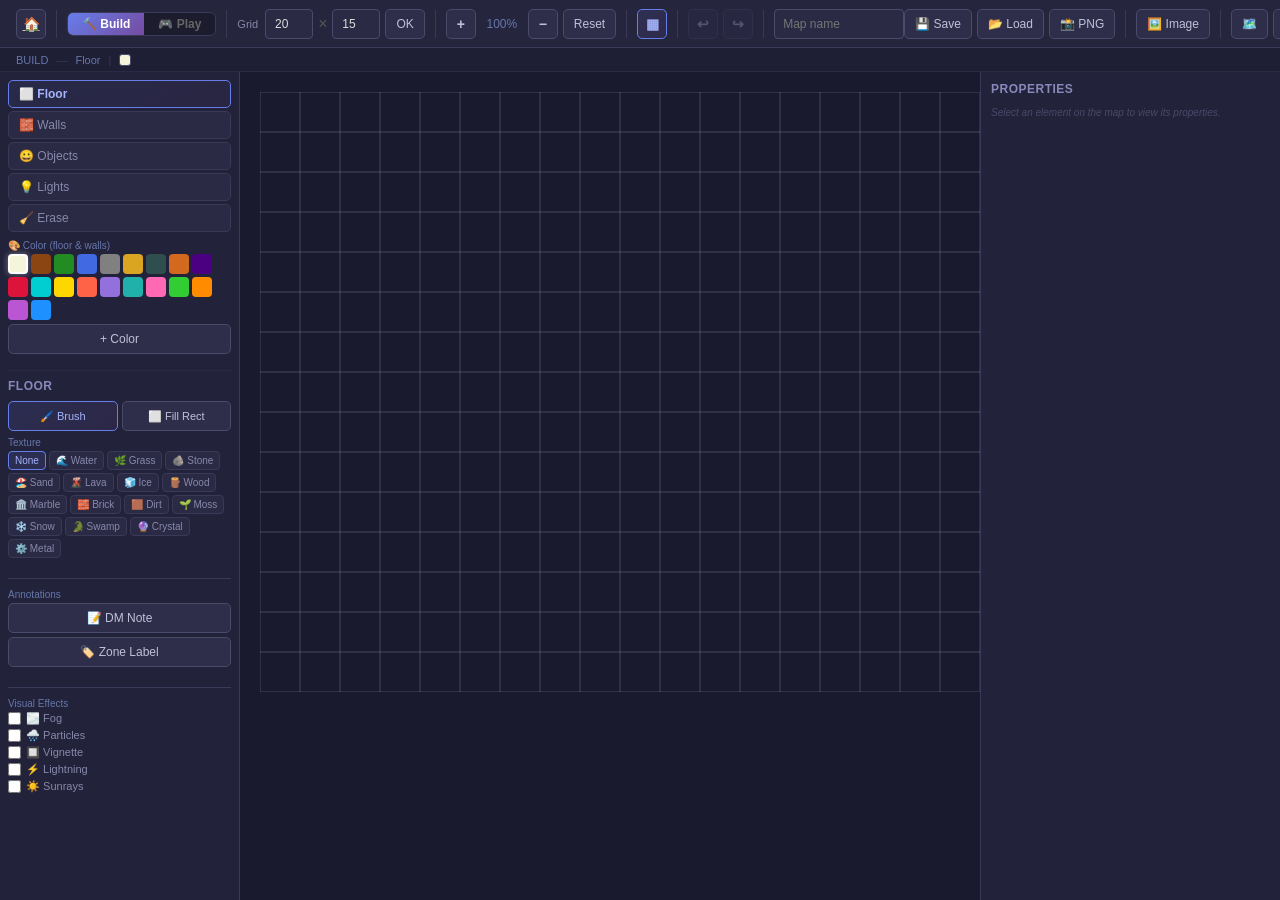
==== map-beta.html @ b00f8c83 "init" ====
<!DOCTYPE html>
<html lang="en">
<head>
  <meta charset="UTF-8">
  <meta name="viewport" content="width=device-width, initial-scale=1.0">
  <title>Map Beta</title>
  <link rel="stylesheet" href="css/shared.css">
  <link rel="stylesheet" href="css/map-beta.css">
</head>
<body>
  <div class="container" id="app">

    <!-- ═══ TOP TOOLBAR ═══ -->
    <div class="top-toolbar">
      <a href="index.html" class="toolbar-btn icon-btn" title="Home">🏠</a>
      <div class="toolbar-divider"></div>

      <!-- MODE TOGGLE -->
      <div class="toolbar-section">
        <div class="mode-toggle" id="modeToggle">
          <button class="mode-btn active" id="modeBuildBtn" onclick="setAppMode('build')">🔨 Build</button>
          <button class="mode-btn" id="modePlayBtn" onclick="setAppMode('play')">🎮 Play</button>
        </div>
      </div>
      <div class="toolbar-divider"></div>

      <!-- GRID CONTROLS -->
      <div class="toolbar-section" id="gridControls">
        <label>Grid</label>
        <input type="number" id="gridWidth" value="20" min="10" max="50" class="toolbar-input">
        <span style="color:#555">×</span>
        <input type="number" id="gridHeight" value="15" min="10" max="50" class="toolbar-input">
        <button class="toolbar-btn" onclick="resizeGrid()">OK</button>
      </div>
      <div class="toolbar-divider"></div>

      <!-- ZOOM -->
      <div class="toolbar-section">
        <button class="toolbar-btn icon-btn" onclick="zoomIn()" title="Zoom +">+</button>
        <span class="zoom-display" id="zoomDisplay">100%</span>
        <button class="toolbar-btn icon-btn" onclick="zoomOut()" title="Zoom −">−</button>
        <button class="toolbar-btn" onclick="resetZoom()">Reset</button>
      </div>
      <div class="toolbar-divider"></div>

      <!-- TOGGLES -->
      <div class="toolbar-section">
        <button class="toolbar-btn icon-btn active" id="toggleGridBtn" onclick="toggleGrid()" title="Grid">▦</button>
      </div>
      <div class="toolbar-divider"></div>

      <!-- UNDO / REDO -->
      <div class="toolbar-section">
        <button class="toolbar-btn icon-btn" id="undoBtn" onclick="undo()" title="Undo" disabled>↩</button>
        <button class="toolbar-btn icon-btn" id="redoBtn" onclick="redo()" title="Redo" disabled>↪</button>
      </div>
      <div class="toolbar-divider"></div>

      <!-- MAP NAME & FILE OPS -->
      <div class="toolbar-section">
        <input type="text" id="mapName" placeholder="Map name" class="toolbar-input" style="width:130px">
      </div>
      <div class="toolbar-section">
        <button class="toolbar-btn" onclick="exportJSON()" title="Export JSON">💾 Save</button>
        <button class="toolbar-btn" onclick="document.getElementById('importInput').click()" title="Import JSON">📂 Load</button>
        <input type="file" id="importInput" accept=".json" style="display:none" onchange="importJSON(event)">
        <button class="toolbar-btn" onclick="exportPNG()" title="Export PNG">📸 PNG</button>
      </div>
      <div class="toolbar-divider"></div>

      <!-- IMPORT IMAGE (play mode / background) -->
      <div class="toolbar-section">
        <button class="toolbar-btn" onclick="document.getElementById('imgInput').click()" title="Import background image">🖼️ Image</button>
        <input type="file" id="imgInput" accept="image/*" style="display:none" onchange="loadBackgroundImage(event)">
      </div>
      <div class="toolbar-divider"></div>

      <!-- PLAY MODE EXTRAS -->
      <div class="toolbar-section play-only">
        <button class="toolbar-btn" id="playerViewBtn" onclick="openPlayerView()" title="Player view">👁️ Player View</button>
        <button class="toolbar-btn" id="peekBtn" onclick="togglePeek()" title="Peek through fog (V)">👀 Peek</button>
      </div>

      <!-- RIGHT SIDE -->
      <div style="flex:1"></div>
      <div class="toolbar-section">
        <button class="toolbar-btn" id="minimapBtn" onclick="toggleMinimap()" title="Minimap">🗺️</button>
        <button class="toolbar-btn" onclick="toggleShortcuts()" title="Shortcuts">⌨️</button>
        <button class="toolbar-btn" onclick="showSettings()" title="Settings">⚙️</button>
        <button class="toolbar-btn erase-btn" onclick="clearAll()" title="Clear all">🗑️</button>
      </div>
    </div>

    <!-- ═══ HUD STATUS BAR ═══ -->
    <div class="hud-bar" id="hudBar">
      <span id="hudMode">BUILD</span>
      <span class="hud-sep">—</span>
      <span id="hudTool">Floor</span>
      <span class="hud-sep">|</span>
      <span id="hudColor" class="hud-color-dot" style="background:#f5f5dc"></span>
      <span id="hudHint" class="hud-hint"></span>
    </div>

    <!-- ═══ MAIN CONTENT ═══ -->
    <div class="main-content" id="mainContent">

      <!-- LEFT SIDEBAR -->
      <div class="sidebar" id="sidebar">

        <!-- ─── BUILD MODE SIDEBAR ─── -->
        <div class="sidebar-content build-only" id="buildSidebar">

          <!-- Mode buttons -->
          <div class="sidebar-section">
            <div class="mode-buttons">
              <button class="sidebar-mode-btn active" id="btn-floor" onclick="setBuildTool('floor')">⬜ Floor</button>
              <button class="sidebar-mode-btn" id="btn-wall" onclick="setBuildTool('wall')">🧱 Walls</button>
              <button class="sidebar-mode-btn" id="btn-object" onclick="setBuildTool('object')">😀 Objects</button>
              <button class="sidebar-mode-btn" id="btn-light" onclick="setBuildTool('light')">💡 Lights</button>
              <button class="sidebar-mode-btn" id="btn-erase" onclick="setBuildTool('erase')">🧹 Erase</button>
            </div>
          </div>

          <!-- SHARED COLOR PALETTE (floor + wall) -->
          <div class="sidebar-section" id="sharedColorSection">
            <label class="small-label">🎨 Color (floor & walls)</label>
            <div class="color-grid" id="colorPalette"></div>
            <button class="toolbar-btn" style="width:100%;margin-top:4px" onclick="addCustomColor()">+ Color</button>
          </div>

          <!-- FLOOR TOOLS -->
          <div class="tool-panel" id="panel-floor">
            <h4 class="panel-title">Floor</h4>
            <div class="sub-section">
              <div class="fog-tools" style="margin-bottom:6px">
                <button class="toolbar-btn active" id="floorBrushBtn" onclick="setFloorMode('brush')">🖌️ Brush</button>
                <button class="toolbar-btn" id="floorRectBtn" onclick="setFloorMode('fillRect')">⬜ Fill Rect</button>
              </div>
              <label class="small-label">Texture</label>
              <div class="texture-grid" id="textureGrid">
                <button class="texture-btn active" data-tex="" onclick="selectTexture('',this)">None</button>
                <button class="texture-btn" data-tex="texture-water" onclick="selectTexture('texture-water',this)">🌊 Water</button>
                <button class="texture-btn" data-tex="texture-grass" onclick="selectTexture('texture-grass',this)">🌿 Grass</button>
                <button class="texture-btn" data-tex="texture-stone" onclick="selectTexture('texture-stone',this)">🪨 Stone</button>
                <button class="texture-btn" data-tex="texture-sand" onclick="selectTexture('texture-sand',this)">🏖️ Sand</button>
                <button class="texture-btn" data-tex="texture-lava" onclick="selectTexture('texture-lava',this)">🌋 Lava</button>
                <button class="texture-btn" data-tex="texture-ice" onclick="selectTexture('texture-ice',this)">🧊 Ice</button>
                <button class="texture-btn" data-tex="texture-wood" onclick="selectTexture('texture-wood',this)">🪵 Wood</button>
                <button class="texture-btn" data-tex="texture-marble" onclick="selectTexture('texture-marble',this)">🏛️ Marble</button>
                <button class="texture-btn" data-tex="texture-brick" onclick="selectTexture('texture-brick',this)">🧱 Brick</button>
                <button class="texture-btn" data-tex="texture-dirt" onclick="selectTexture('texture-dirt',this)">🟫 Dirt</button>
                <button class="texture-btn" data-tex="texture-moss" onclick="selectTexture('texture-moss',this)">🌱 Moss</button>
                <button class="texture-btn" data-tex="texture-snow" onclick="selectTexture('texture-snow',this)">❄️ Snow</button>
                <button class="texture-btn" data-tex="texture-swamp" onclick="selectTexture('texture-swamp',this)">🐊 Swamp</button>
                <button class="texture-btn" data-tex="texture-crystal" onclick="selectTexture('texture-crystal',this)">🔮 Crystal</button>
                <button class="texture-btn" data-tex="texture-metal" onclick="selectTexture('texture-metal',this)">⚙️ Metal</button>
              </div>
            </div>
          </div>

          <!-- WALL TOOLS -->
          <div class="tool-panel" id="panel-wall" style="display:none">
            <h4 class="panel-title">Walls</h4>
            <div class="sub-section">
              <button class="toolbar-btn" id="houseDrawBtn" style="width:100%" onclick="toggleHouseDrawMode()">🏠 Paint → Generate Walls</button>
              <span class="small-hint" id="houseDrawHint">Paint interior cells, then validate.</span>
              <div id="houseBtnGroup" style="display:none">
                <span class="small-label" id="houseCellCount">0 cells</span>
                <button class="toolbar-btn" style="width:100%;margin-top:4px;background:#22c55e22;border-color:#22c55e" onclick="validateHouseDraw()">✅ Validate</button>
                <button class="toolbar-btn" style="width:100%;margin-top:4px" onclick="cancelHouseDrawMode()">❌ Cancel</button>
              </div>
            </div>
            <div class="sub-section">
              <label class="small-label">Elements</label>
              <div class="wall-elements-grid">
                <button class="toolbar-btn" onclick="setWallSub('door-top')" title="Door top">🚪↑</button>
                <button class="toolbar-btn" onclick="setWallSub('door-bottom')" title="Door bottom">🚪↓</button>
                <button class="toolbar-btn" onclick="setWallSub('door-left')" title="Door left">🚪←</button>
                <button class="toolbar-btn" onclick="setWallSub('door-right')" title="Door right">🚪→</button>
                <button class="toolbar-btn" onclick="setWallSub('window-top')" title="Window top">🪟↑</button>
                <button class="toolbar-btn" onclick="setWallSub('window-bottom')" title="Window bottom">🪟↓</button>
                <button class="toolbar-btn" onclick="setWallSub('window-left')" title="Window left">🪟←</button>
                <button class="toolbar-btn" onclick="setWallSub('window-right')" title="Window right">🪟→</button>
                <button class="toolbar-btn" onclick="setWallSub('stairs-up')" title="Stairs up">🔼</button>
                <button class="toolbar-btn" onclick="setWallSub('stairs-down')" title="Stairs down">🔽</button>
              </div>
            </div>
          </div>

          <!-- OBJECT TOOLS -->
          <div class="tool-panel" id="panel-object" style="display:none">
            <h4 class="panel-title">Objects</h4>
            <div class="sub-section">
              <label class="small-label">Size</label>
              <input type="range" id="emojiSize" min="0.3" max="3" step="0.1" value="1" class="small-range" oninput="emojiSizeVal=+this.value;document.getElementById('emojiSizeLabel').textContent=this.value+'×'">
              <span id="emojiSizeLabel" class="small-label" style="float:right">1×</span>
            </div>
            <div class="sub-section">
              <label class="small-label">Light Emission</label>
              <label class="toggle-row"><input type="checkbox" id="emojiEmitsLight" onchange="updateEmojiLightOptions()"> Emits light</label>
              <select id="emojiLightType" class="small-select" style="display:none">
                <option value="torch">🔥 Torch</option>
                <option value="candle">🕯️ Candle</option>
                <option value="lantern">🏮 Lantern</option>
                <option value="bonfire">🔥 Bonfire</option>
                <option value="moonlight">🌙 Moonlight</option>
                <option value="daylight">☀️ Daylight</option>
              </select>
            </div>
            <div class="sub-section">
              <label class="small-label">Category</label>
              <select id="emojiCategory" class="small-select" onchange="filterEmojis()">
                <option value="all">All</option>
                <option value="characters">👤 Characters</option>
                <option value="monsters">👹 Monsters</option>
                <option value="weapons">⚔️ Weapons</option>
                <option value="treasures">💰 Treasures</option>
                <option value="magic">✨ Magic</option>
                <option value="environment">🏰 Environment</option>
                <option value="furniture">🪑 Furniture</option>
                <option value="food">🍖 Food</option>
                <option value="symbols">⭐ Symbols</option>
                <option value="nature">🌳 Nature</option>
              </select>
            </div>
            <div class="sub-section">
              <div class="emoji-grid" id="emojiGrid"></div>
            </div>
            <div class="sub-section">
              <label class="small-label">Tools</label>
              <div class="obj-tools">
                <button class="toolbar-btn active" id="objToolPlace" onclick="setObjTool('place')">📌 Place</button>
                <button class="toolbar-btn" id="objToolMove" onclick="setObjTool('moveEmoji')">✋ Move</button>
              </div>
            </div>
          </div>

          <!-- LIGHT TOOLS -->
          <div class="tool-panel" id="panel-light" style="display:none">
            <h4 class="panel-title">Lighting</h4>
            <div class="sub-section">
              <label class="small-label">Ambient Light</label>
              <input type="range" id="ambientLight" min="0" max="100" value="100" oninput="updateAmbientLight(+this.value)">
              <span id="ambientValue" class="small-label" style="float:right">100%</span>
            </div>
            <div class="sub-section">
              <label class="small-label">Source</label>
              <div class="light-list">
                <button class="light-option active" data-light="torch" onclick="selectLightType('torch',this)">🔥 Torch <small>R:3</small></button>
                <button class="light-option" data-light="candle" onclick="selectLightType('candle',this)">🕯️ Candle <small>R:1</small></button>
                <button class="light-option" data-light="lantern" onclick="selectLightType('lantern',this)">🏮 Lantern <small>R:5</small></button>
                <button class="light-option" data-light="bonfire" onclick="selectLightType('bonfire',this)">🔥 Bonfire <small>R:7</small></button>
                <button class="light-option" data-light="moonlight" onclick="selectLightType('moonlight',this)">🌙 Moonlight <small>R:6</small></button>
                <button class="light-option" data-light="daylight" onclick="selectLightType('daylight',this)">☀️ Daylight <small>R:8</small></button>
              </div>
              <button class="toolbar-btn" style="width:100%;margin-top:6px" onclick="clearLights()">🗑️ Clear Lights</button>
            </div>
          </div>

          <!-- ERASE PANEL -->
          <div class="tool-panel" id="panel-erase" style="display:none">
            <h4 class="panel-title">Erase</h4>
            <div class="fog-tools" style="margin-bottom:6px">
              <button class="toolbar-btn active" id="eraseBrushBtn" onclick="setEraseMode('brush')">🖌️ Brush</button>
              <button class="toolbar-btn" id="eraseRectBtn" onclick="setEraseMode('fillRect')">⬜ Fill Rect</button>
            </div>
            <p class="small-hint">Click a cell to erase its content (floor, walls, objects, notes, labels).</p>
          </div>

          <!-- DM NOTES / LABELS (always visible in build) -->
          <div class="sidebar-section" style="margin-top:12px;border-top:1px solid #3a3a58;padding-top:10px">
            <label class="small-label">Annotations</label>
            <button class="toolbar-btn" style="width:100%;margin-bottom:4px" onclick="setBuildTool('note')">📝 DM Note</button>
            <button class="toolbar-btn" style="width:100%" onclick="setBuildTool('label')">🏷️ Zone Label</button>
          </div>

          <!-- FX SECTION -->
          <div class="sidebar-section" style="margin-top:12px;border-top:1px solid #3a3a58;padding-top:10px">
            <label class="small-label">Visual Effects</label>
            <div class="fx-toggles">
              <label class="toggle-row"><input type="checkbox" id="fxFog" onchange="toggleFX('fog')"> 🌫️ Fog</label>
              <div class="fx-controls" id="fxFogControls" style="display:none">
                <label>Density <input type="range" id="fxFogDensity" min="1" max="100" value="40" class="small-range"></label>
                <label>Color <input type="color" id="fxFogColor" value="#888888" class="small-color"></label>
              </div>

              <label class="toggle-row"><input type="checkbox" id="fxParticles" onchange="toggleFX('particles')"> 🌧️ Particles</label>
              <div class="fx-controls" id="fxParticlesControls" style="display:none">
                <label>Style
                  <select id="fxParticleStyle" class="small-select">
                    <option value="rain">Rain</option>
                    <option value="snow">Snow</option>
                    <option value="embers">Embers</option>
                  </select>
                </label>
                <label>Count <input type="range" id="fxParticleCount" min="20" max="300" value="100" class="small-range"></label>
                <label>Speed <input type="range" id="fxParticleSpeed" min="1" max="10" value="5" class="small-range"></label>
              </div>

              <label class="toggle-row"><input type="checkbox" id="fxVignette" onchange="toggleFX('vignette')"> 🔲 Vignette</label>
              <div class="fx-controls" id="fxVignetteControls" style="display:none">
                <label>Intensity <input type="range" id="fxVignetteIntensity" min="1" max="100" value="50" class="small-range"></label>
                <label>Color <input type="color" id="fxVignetteColor" value="#000000" class="small-color"></label>
              </div>

              <label class="toggle-row"><input type="checkbox" id="fxLightning" onchange="toggleFX('lightning')"> ⚡ Lightning</label>
              <div class="fx-controls" id="fxLightningControls" style="display:none">
                <label>Frequency <input type="range" id="fxLightningFreq" min="1" max="10" value="3" class="small-range"></label>
                <label>Intensity <input type="range" id="fxLightningIntensity" min="10" max="100" value="60" class="small-range"></label>
              </div>

              <label class="toggle-row"><input type="checkbox" id="fxSunrays" onchange="toggleFX('sunrays')"> ☀️ Sunrays</label>
              <div class="fx-controls" id="fxSunraysControls" style="display:none">
                <label>Intensity <input type="range" id="fxSunraysIntensity" min="10" max="100" value="40" class="small-range"></label>
                <label>Color <input type="color" id="fxSunraysColor" value="#ffdd88" class="small-color"></label>
                <label>Angle <input type="range" id="fxSunraysAngle" min="0" max="360" value="45" class="small-range"></label>
              </div>
            </div>
          </div>
        </div>

        <!-- ─── PLAY MODE SIDEBAR ─── -->
        <div class="sidebar-content play-only" id="playSidebar" style="display:none">

          <!-- Fog tools -->
          <div class="sidebar-section">
            <h4 class="panel-title">Fog of War</h4>
            <div class="fog-action-btns">
              <button class="toolbar-btn active" id="fogRevealBtn" onclick="setFogAction('reveal')">👁️ Reveal</button>
              <button class="toolbar-btn" id="fogHideBtn" onclick="setFogAction('fog')">🌫️ Hide</button>
            </div>
            <div class="fog-tools" style="margin-top:6px">
              <button class="toolbar-btn active" id="fogBrushBtn" onclick="setPlayTool('fogBrush')">🖌️ Brush</button>
              <button class="toolbar-btn" id="fogRectBtn" onclick="setPlayTool('fogRect')">⬜ Rectangle</button>
            </div>
            <div class="sub-section" id="brushSizeSection">
              <label class="small-label">Brush Size</label>
              <input type="range" id="brushSize" min="1" max="15" value="3" class="small-range" oninput="document.getElementById('brushSizeLabel').textContent=this.value">
              <span id="brushSizeLabel" class="small-label" style="float:right">3</span>
            </div>
            <div style="display:flex;gap:4px;margin-top:6px">
              <button class="toolbar-btn" style="flex:1" onclick="clearFog()">☁️ Full Fog</button>
              <button class="toolbar-btn" style="flex:1" onclick="revealAllFog()">☀️ Reveal All</button>
            </div>
          </div>

          <!-- Token tools -->
          <div class="sidebar-section" style="margin-top:12px;border-top:1px solid #3a3a58;padding-top:10px">
            <h4 class="panel-title">Tokens</h4>
            <div class="fog-tools">
              <button class="toolbar-btn" id="playTokenBtn" onclick="setPlayTool('token')">📌 Place</button>
              <button class="toolbar-btn" id="playMoveBtn" onclick="setPlayTool('moveToken')">✋ Move / Inspect</button>
            </div>
            <!-- Token creation -->
            <div class="sub-section" style="margin-top:8px">
              <div class="token-create-row">
                <input type="text" id="tokenEmoji" placeholder="🎮" class="toolbar-input" style="width:36px;text-align:center;font-size:16px" maxlength="2">
                <input type="text" id="tokenLabel" placeholder="Name" class="toolbar-input" style="flex:1">
                <select id="tokenSize" class="small-select" style="width:48px">
                  <option value="1">1×</option>
                  <option value="1.5">1.5×</option>
                  <option value="2">2×</option>
                  <option value="3">3×</option>
                </select>
              </div>
              <div class="token-create-row" style="margin-top:4px">
                <label class="small-label" style="margin-right:4px">HP</label>
                <input type="number" id="tokenHP" placeholder="0" class="toolbar-input" style="width:44px" min="0">
                <span style="color:#555">/</span>
                <input type="number" id="tokenMaxHP" placeholder="0" class="toolbar-input" style="width:44px" min="0">
                <label class="toggle-row" style="margin-left:8px"><input type="checkbox" id="tokenVisible" checked> Visible</label>
              </div>
              <button class="toolbar-btn" style="width:100%;margin-top:4px" onclick="addTokenToLibrary()">+ Add to Library</button>
            </div>
            <!-- Token library -->
            <div class="sub-section">
              <label class="small-label">Library</label>
              <div class="token-library" id="tokenLibrary"></div>
              <span id="selectedTokenLabel" class="small-hint">No token selected</span>
            </div>
          </div>

          <!-- Measure -->
          <div class="sidebar-section" style="margin-top:12px;border-top:1px solid #3a3a58;padding-top:10px">
            <button class="toolbar-btn" style="width:100%" id="measureBtn" onclick="setPlayTool('measure')">📏 Measure</button>
          </div>
        </div>
      </div>

      <!-- ═══ CANVAS AREA ═══ -->
      <div class="canvas-area" id="canvasArea">
        <div id="dropOverlay" class="drop-overlay">
          <span>📄 Drop an image here</span>
        </div>
        <div class="canvas-wrapper" id="canvasWrapper">
          <canvas id="mainCanvas"></canvas>
          <canvas id="overlayCanvas"></canvas>
          <canvas id="fxCanvas"></canvas>
          <div id="canvasHint" class="canvas-hint">
            <p>🗺️ Create a grid or import an image to get started</p>
          </div>
          <div id="dicePopup" class="dice-popup"></div>
        </div>
        <!-- Minimap -->
        <div class="minimap-container" id="minimapContainer" style="display:none">
          <canvas id="minimapCanvas" width="180" height="135"></canvas>
        </div>
      </div>

      <!-- ═══ RIGHT PANEL ═══ -->
      <div class="right-panel" id="rightPanel">

        <!-- BUILD: Properties -->
        <div class="right-content build-only" id="rightBuild">
          <h4 class="panel-title">Properties</h4>
          <div id="propsContent">
            <p class="small-hint">Select an element on the map to view its properties.</p>
          </div>
        </div>

        <!-- PLAY: Tokens + Initiative + Dice (tabbed) -->
        <div class="right-content play-only" id="rightPlay" style="display:none">

          <!-- TAB BAR -->
          <div class="play-tabs">
            <button class="play-tab active" id="tabTokens" onclick="setPlayTab('tokens')">📌 Tokens</button>
            <button class="play-tab" id="tabInit" onclick="setPlayTab('init')">⚔️ Initiative</button>
            <button class="play-tab" id="tabDice" onclick="setPlayTab('dice')">🎲 Dice</button>
          </div>

          <!-- ─── TAB: TOKENS ─── -->
          <div class="play-tab-content" id="tabContentTokens">
            <!-- Placed tokens -->
            <div class="right-section">
              <h4 class="panel-title">Tokens on Map</h4>
              <div id="placedTokensList"></div>
              <p class="small-hint" id="noTokensHint">No tokens placed. Use the 📌 tool in the sidebar.</p>
            </div>

            <!-- Token editor -->
            <div class="right-section token-editor-card" id="tokenEditor" style="display:none">
              <div class="token-editor-header">
                <span id="tokenEditName">—</span>
                <button class="toolbar-btn icon-btn" onclick="closeTokenEditor()">✕</button>
              </div>
              <div class="token-edit-fields">
                <div class="edit-row">
                  <label class="small-label">Label</label>
                  <input type="text" id="editLabel" class="toolbar-input" style="width:100%" oninput="editTokenProp('l',this.value)">
                </div>
                <div class="edit-row">
                  <label class="small-label">HP</label>
                  <div class="token-create-row">
                    <input type="number" id="editHP" class="toolbar-input" style="width:56px" oninput="editTokenProp('hp',+this.value)">
                    <span style="color:#555">/</span>
                    <input type="number" id="editMaxHP" class="toolbar-input" style="width:56px" oninput="editTokenProp('maxHp',+this.value)">
                  </div>
                </div>
                <div class="edit-row">
                  <label class="toggle-row"><input type="checkbox" id="editVisible" onchange="editTokenProp('visible',this.checked)"> Visible to players</label>
                </div>
                <div class="edit-row">
                  <label class="small-label">Tags <span style="color:#4a4a6a;font-weight:normal">(comma-separated)</span></label>
                  <input type="text" id="editTags" class="toolbar-input" style="width:100%" placeholder="poisoned, slowed…" oninput="editTokenProp('tags',this.value)">
                  <div class="tag-pills" id="tagPills"></div>
                </div>
              </div>
            </div>
          </div>

          <!-- ─── TAB: INITIATIVE ─── -->
          <div class="play-tab-content" id="tabContentInit" style="display:none">
            <div class="right-section">
              <h4 class="panel-title">Initiative Order</h4>
              <div class="init-add-row">
                <input type="text" id="initName" placeholder="Name" class="toolbar-input" style="flex:1">
                <input type="number" id="initScore" placeholder="Init" class="toolbar-input" style="width:50px">
                <button class="toolbar-btn" onclick="addInitiative()">+</button>
              </div>
              <div id="initList" class="init-list-container"></div>
              <div class="init-controls">
                <button class="toolbar-btn init-next-btn" onclick="nextInitiative()">▶ Next</button>
                <button class="toolbar-btn" onclick="resetInitiative()" title="Reset">↺</button>
                <span id="initRound" class="init-round-badge">Round 1</span>
              </div>
              <p class="small-hint">Link a token to each entry via the dropdown.</p>
            </div>
          </div>

          <!-- ─── TAB: DICE ─── -->
          <div class="play-tab-content" id="tabContentDice" style="display:none">
            <div class="right-section">
              <h4 class="panel-title">Dice Roller</h4>
              <div class="dice-quick-btns">
                <button class="dice-btn" onclick="rollDice(4)">d4</button>
                <button class="dice-btn" onclick="rollDice(6)">d6</button>
                <button class="dice-btn" onclick="rollDice(8)">d8</button>
                <button class="dice-btn" onclick="rollDice(10)">d10</button>
                <button class="dice-btn" onclick="rollDice(12)">d12</button>
                <button class="dice-btn" onclick="rollDice(20)">d20</button>
                <button class="dice-btn" onclick="rollDice(100)">d100</button>
              </div>
              <div class="dice-custom-row">
                <input type="number" id="diceCount" value="1" min="1" max="20" class="toolbar-input" style="width:40px">
                <span class="small-label">d</span>
                <input type="number" id="diceFaces" value="20" min="2" class="toolbar-input" style="width:44px">
                <span class="small-label">+</span>
                <input type="number" id="diceMod" value="0" class="toolbar-input" style="width:40px">
                <button class="toolbar-btn" onclick="rollCustomDice()">🎲</button>
              </div>
              <div class="dice-log" id="diceLog"></div>
            </div>
          </div>
        </div>
      </div>
    </div>

    <!-- ═══ MODALS ═══ -->

    <!-- Note Modal -->
    <div class="modal-overlay" id="noteModal">
      <div class="modal-card">
        <h3 id="noteModalTitle">📝 DM Note</h3>
        <div class="note-icons">
          <button class="note-icon-btn selected" data-icon="📝" onclick="selectNoteIcon(this)">📝</button>
          <button class="note-icon-btn" data-icon="⚠️" onclick="selectNoteIcon(this)">⚠️</button>
          <button class="note-icon-btn" data-icon="❓" onclick="selectNoteIcon(this)">❓</button>
          <button class="note-icon-btn" data-icon="🔑" onclick="selectNoteIcon(this)">🔑</button>
          <button class="note-icon-btn" data-icon="💀" onclick="selectNoteIcon(this)">💀</button>
          <button class="note-icon-btn" data-icon="⭐" onclick="selectNoteIcon(this)">⭐</button>
          <button class="note-icon-btn" data-icon="🎯" onclick="selectNoteIcon(this)">🎯</button>
          <button class="note-icon-btn" data-icon="🗝️" onclick="selectNoteIcon(this)">🗝️</button>
          <button class="note-icon-btn" data-icon="📜" onclick="selectNoteIcon(this)">📜</button>
          <button class="note-icon-btn" data-icon="🏴" onclick="selectNoteIcon(this)">🏴</button>
        </div>
        <textarea id="noteText" rows="4" placeholder="Note visible only to the DM..."></textarea>
        <div class="modal-actions">
          <button class="toolbar-btn" onclick="saveNote()">💾 Save</button>
          <button class="toolbar-btn erase-btn" onclick="deleteNote()">🗑️</button>
          <button class="toolbar-btn" onclick="closeNoteModal()">Cancel</button>
        </div>
      </div>
    </div>

    <!-- Label Modal -->
    <div class="modal-overlay" id="labelModal">
      <div class="modal-card">
        <h3>🏷️ Zone Label — <span id="labelCellCoord"></span></h3>
        <input type="text" id="labelText" placeholder="Zone name" class="toolbar-input" style="width:100%;margin-bottom:8px" oninput="updateLabelPreview()">
        <label class="small-label">Color</label>
        <input type="color" id="labelColor" value="#ffffff" class="small-color" oninput="updateLabelPreview()">
        <div id="labelPreview" class="label-preview">Label</div>
        <div class="modal-actions">
          <button class="toolbar-btn" onclick="saveLabel()">💾 Save</button>
          <button class="toolbar-btn erase-btn" onclick="deleteLabel()">🗑️</button>
          <button class="toolbar-btn" onclick="closeLabelModal()">Cancel</button>
        </div>
      </div>
    </div>

    <!-- Settings Modal -->
    <div class="modal-overlay" id="settingsModal">
      <div class="modal-card">
        <h3>⚙️ Settings</h3>
        <div class="settings-grid">
          <label class="small-label">Grid Color</label>
          <input type="color" id="gridColor" value="#ffffff" class="small-color">
          <label class="small-label">Grid Opacity</label>
          <input type="range" id="gridOpacity" min="0" max="100" value="20" class="small-range" oninput="document.getElementById('gridOpacityLabel').textContent=this.value+'%'">
          <span id="gridOpacityLabel" class="small-label">20%</span>
          <label class="small-label">Fog Opacity (DM)</label>
          <input type="range" id="fogDmOpacity" min="10" max="100" value="95" class="small-range" oninput="document.getElementById('fogDmOpacityLabel').textContent=this.value+'%'">
          <span id="fogDmOpacityLabel" class="small-label">95%</span>
          <label class="small-label">Peek Opacity</label>
          <input type="range" id="peekOpacity" min="5" max="90" value="15" class="small-range" oninput="document.getElementById('peekOpacityLabel').textContent=this.value+'%'">
          <span id="peekOpacityLabel" class="small-label">15%</span>
          <label class="small-label">DM-only Tokens (opacity)</label>
          <input type="range" id="dmTokenOpacity" min="20" max="100" value="60" class="small-range" oninput="document.getElementById('dmTokenOpacityLabel').textContent=this.value+'%'">
          <span id="dmTokenOpacityLabel" class="small-label">60%</span>
        </div>
        <div class="modal-actions">
          <button class="toolbar-btn" onclick="closeSettings()">Close</button>
        </div>
      </div>
    </div>

    <!-- Shortcuts Modal -->
    <div class="modal-overlay" id="shortcutsModal">
      <div class="modal-card" style="max-width:500px">
        <h3>⌨️ Keyboard Shortcuts</h3>
        <div class="shortcuts-grid">
          <div class="shortcut-group">
            <h5>General</h5>
            <div class="sc"><kbd>B</kbd> Build Mode</div>
            <div class="sc"><kbd>P</kbd> Play Mode</div>
            <div class="sc"><kbd>Ctrl+Z</kbd> Undo</div>
            <div class="sc"><kbd>Ctrl+Y</kbd> Redo</div>
            <div class="sc"><kbd>Ctrl+S</kbd> Save</div>
            <div class="sc"><kbd>G</kbd> Toggle Grid</div>
            <div class="sc"><kbd>Space+Drag</kbd> Pan</div>
            <div class="sc"><kbd>Ctrl+Scroll</kbd> Zoom</div>
            <div class="sc"><kbd>Escape</kbd> Cancel Action</div>
          </div>
          <div class="shortcut-group">
            <h5>Build</h5>
            <div class="sc"><kbd>1</kbd> Floor</div>
            <div class="sc"><kbd>2</kbd> Walls</div>
            <div class="sc"><kbd>3</kbd> Objects</div>
            <div class="sc"><kbd>4</kbd> Lights</div>
            <div class="sc"><kbd>5</kbd> Erase</div>
          </div>
          <div class="shortcut-group">
            <h5>Play</h5>
            <div class="sc"><kbd>R</kbd> Brush fog</div>
            <div class="sc"><kbd>X</kbd> Rectangle fog</div>
            <div class="sc"><kbd>T</kbd> Token</div>
            <div class="sc"><kbd>M</kbd> Move / Inspect</div>
            <div class="sc"><kbd>D</kbd> Measure</div>
            <div class="sc"><kbd>V</kbd> Peek mode</div>
            <div class="sc"><kbd>N</kbd> Next initiative</div>
            <div class="sc"><kbd>F</kbd> Toggle reveal/fog</div>
          </div>
        </div>
        <div class="modal-actions">
          <button class="toolbar-btn" onclick="closeShortcuts()">Close</button>
        </div>
      </div>
    </div>

    <!-- Export Modal -->
    <div class="modal-overlay" id="exportModal">
      <div class="modal-card">
        <h3>📸 Export PNG</h3>
        <p class="small-hint">Choose export type:</p>
        <div class="modal-actions" style="flex-direction:column;gap:8px">
          <button class="toolbar-btn" style="width:100%" onclick="doExportPNG('dm')">🔍 DM View (semi-transparent fog)</button>
          <button class="toolbar-btn" style="width:100%" onclick="doExportPNG('player')">👁️ Player View (opaque fog)</button>
          <button class="toolbar-btn" style="width:100%" onclick="closeExportModal()">Cancel</button>
        </div>
      </div>
    </div>

    <!-- Context Menu -->
    <div class="context-menu" id="contextMenu">
      <button onclick="ctxNote()">📝 DM Note</button>
      <button onclick="ctxLabel()">🏷️ Zone Label</button>
      <button onclick="ctxErase()">🧹 Erase</button>
      <button onclick="ctxMeasure()">📏 Measure from here</button>
    </div>
  </div>

  <script src="js/map-beta.js"></script>
</body>
</html>
---- css/shared.css ----
/* ═══════════════════════════════════════════════════════════
   SHARED.CSS — Styles communs à Map Maker & Map Hider
   ═══════════════════════════════════════════════════════════ */

/* ─── RESET & BASE ─── */
* { margin: 0; padding: 0; box-sizing: border-box; }
body {
    font-family: -apple-system, BlinkMacSystemFont, 'Segoe UI', sans-serif;
    background: #1c1c2e;
    color: #e2e2f0;
    overflow: hidden;
}
.container { height: 100vh; display: flex; flex-direction: column; }

/* ─── TOOLBAR ─── */
.top-toolbar {
    background: #25253e;
    padding: 0 16px;
    display: flex;
    align-items: center;
    border-bottom: 1px solid #3a3a58;
    flex-wrap: nowrap;
    gap: 0;
    height: 48px;
    flex-shrink: 0;
    overflow-x: auto;
}
.top-toolbar::-webkit-scrollbar { height: 3px; }
.top-toolbar::-webkit-scrollbar-track { background: transparent; }
.top-toolbar::-webkit-scrollbar-thumb { background: #3a3a58; border-radius: 2px; }

.toolbar-brand {
    font-size: 14px;
    font-weight: 800;
    background: linear-gradient(135deg, #667eea, #a78bfa);
    -webkit-background-clip: text;
    -webkit-text-fill-color: transparent;
    background-clip: text;
    white-space: nowrap;
    letter-spacing: -0.3px;
    padding-right: 12px;
    flex-shrink: 0;
}
.toolbar-brand span { font-size: 13px; }

.toolbar-divider {
    width: 1px;
    height: 28px;
    background: #3a3a58;
    margin: 0 10px;
    flex-shrink: 0;
}

.toolbar-section {
    display: flex;
    gap: 5px;
    align-items: center;
    flex-shrink: 0;
}
.toolbar-section label:not(.toggle-label) {
    font-size: 11px;
    color: #8888aa;
    margin-right: 2px;
    white-space: nowrap;
}

.toolbar-btn {
    padding: 5px 10px;
    background: #2e2e4a;
    border: 1px solid #4a4a6a;
    color: #c0c0d8;
    cursor: pointer;
    border-radius: 5px;
    font-size: 12px;
    transition: all 0.15s;
    height: 30px;
    display: flex;
    align-items: center;
    justify-content: center;
    white-space: nowrap;
    flex-shrink: 0;
}
.toolbar-btn:hover { background: #38385a; border-color: #667eea; color: #fff; }
.toolbar-btn:disabled { opacity: 0.3; cursor: default; }
.toolbar-btn:disabled:hover { background: #2e2e4a; border-color: #4a4a6a; color: #c0c0d8; }
.toolbar-btn.active {
    background: linear-gradient(135deg, #667eea20, #764ba220);
    border-color: #667eea;
    color: #a5b4fc;
}
.icon-btn { width: 30px; padding: 0; font-size: 14px; font-weight: bold; }
.zoom-display {
    min-width: 42px;
    text-align: center;
    font-size: 12px;
    color: #6677aa;
    font-variant-numeric: tabular-nums;
}
.erase-btn { border-color: #7f1d1d !important; color: #fca5a5 !important; }
.erase-btn:hover { background: #2a0a0a !important; border-color: #ef4444 !important; color: #fff !important; }
.erase-btn.active-erase {
    background: linear-gradient(135deg, #ef4444, #b91c1c) !important;
    border-color: #ef4444 !important;
    color: #fff !important;
    box-shadow: 0 0 10px rgba(239,68,68,0.4);
}
.active-fill-btn {
    background: linear-gradient(135deg, #166534, #15803d) !important;
    border-color: #22c55e !important;
    color: #bbf7d0 !important;
    box-shadow: 0 0 10px rgba(34,197,94,0.4) !important;
}
.toolbar-actions { margin-left: auto; gap: 4px; }
.action-btn { width: 30px; font-size: 14px; }
.danger-btn:hover { background: #2a0a0a !important; border-color: #ef4444 !important; color: #ef4444 !important; }

/* ─── TOGGLE SWITCH ─── */
.toggle-label { display: flex; align-items: center; gap: 7px; cursor: pointer; user-select: none; }
.toggle-input { display: none; }
.toggle-track {
    width: 32px; height: 17px;
    background: #3a3a58; border-radius: 9px;
    position: relative; flex-shrink: 0;
    transition: background 0.2s;
    border: 1px solid #5a5a78;
}
.toggle-track::after {
    content: '';
    position: absolute; top: 2px; left: 2px;
    width: 11px; height: 11px;
    background: #555; border-radius: 50%;
    transition: all 0.2s;
}
.toggle-input:checked + .toggle-track { background: #667eea; border-color: #667eea; }
.toggle-input:checked + .toggle-track::after { left: 17px; background: #fff; }
.toggle-text { font-size: 11px; color: #9999bb; white-space: nowrap; }
.toggle-input:checked ~ .toggle-text { color: #c7d2fe; }
.fill-toggle-label .toggle-text { color: #a78bfa; }
.fill-toggle-label .toggle-input:checked + .toggle-track { background: #7c3aed; border-color: #a78bfa; }
.fill-toggle-label.active-fill .toggle-text { font-weight: bold; }

/* ─── FORM INPUTS ─── */
input[type="number"] {
    width: 48px; padding: 4px 6px;
    background: #2a2a45; border: 1px solid #4a4a6a;
    color: #ddd; border-radius: 4px;
    text-align: center; font-size: 12px; height: 30px;
}
input[type="number"]:focus { outline: none; border-color: #667eea; }

select {
    padding: 5px 7px;
    background: #2a2a45; border: 1px solid #4a4a6a;
    color: #ddd; border-radius: 4px;
    cursor: pointer; font-size: 11px;
}

input[type="color"] {
    width: 30px; height: 26px;
    border: 1px solid #4a4a6a; border-radius: 4px;
    cursor: pointer; background: #2a2a45; padding: 2px;
}

input[type="file"] { display: none; }

input[type="range"] { accent-color: #667eea; }

input[type="text"] {
    background: #2a2a45; border: 1px solid #4a4a6a;
    color: #ddd; border-radius: 4px;
    padding: 4px 8px; font-size: 12px;
    height: 30px;
}
input[type="text"]:focus { outline: none; border-color: #667eea; }

/* ─── MODAL ─── */
.modal-overlay {
    position: fixed; inset: 0;
    background: rgba(0,0,0,0.7);
    z-index: 300; display: none;
    align-items: center; justify-content: center;
}
.modal-overlay.visible { display: flex; }

.modal-box {
    background: #1e1e35;
    border: 1px solid #667eea55;
    border-radius: 12px;
    width: 400px; max-width: 90vw;
    box-shadow: 0 16px 48px rgba(0,0,0,0.7);
    overflow: hidden;
}
.modal-header {
    background: linear-gradient(135deg, #667eea22, #764ba222);
    padding: 12px 16px;
    display: flex; align-items: center; justify-content: space-between;
    border-bottom: 1px solid #3a3a5a;
}
.modal-title { font-size: 13px; font-weight: bold; color: #a5b4fc; }
.modal-close { background: none; border: none; color: #666; cursor: pointer; font-size: 18px; }
.modal-close:hover { color: #ef4444; }
.modal-body { padding: 16px; }
.modal-body textarea {
    width: 100%; height: 120px;
    background: #2a2a45; border: 1px solid #3a3a60;
    color: #ddd; border-radius: 6px;
    padding: 8px; font-size: 12px;
    resize: vertical; font-family: inherit; line-height: 1.5;
}
.modal-body textarea:focus { outline: none; border-color: #667eea; }
.modal-body label { font-size: 11px; color: #8888aa; display: block; margin-bottom: 6px; }
.modal-footer {
    padding: 12px 16px;
    display: flex; gap: 8px; justify-content: flex-end;
    border-top: 1px solid #2a2a45;
}
.modal-btn { padding: 7px 16px; border-radius: 5px; cursor: pointer; font-size: 12px; font-weight: bold; border: 1px solid; }
.modal-btn-primary { background: #667eea; border-color: #667eea; color: #fff; }
.modal-btn-primary:hover { background: #764ba2; }
.modal-btn-danger { background: transparent; border-color: #ef4444; color: #ef4444; }
.modal-btn-danger:hover { background: #ef444422; }
.modal-btn-cancel { background: transparent; border-color: #3a3a5a; color: #888; }
.modal-btn-cancel:hover { color: #fff; border-color: #667eea; }

.note-icon-select { display: flex; gap: 6px; flex-wrap: wrap; margin-bottom: 10px; }
.note-icon-btn { font-size: 18px; padding: 4px 8px; background: #2a2a45; border: 1px solid #3a3a60; border-radius: 5px; cursor: pointer; transition: all 0.1s; }
.note-icon-btn:hover, .note-icon-btn.selected { background: #667eea33; border-color: #667eea; transform: scale(1.15); }

/* ─── SCROLLBAR ─── */
::-webkit-scrollbar { width: 3px; height: 3px; }
::-webkit-scrollbar-track { background: transparent; }
::-webkit-scrollbar-thumb { background: #2a2a40; border-radius: 2px; }

/* ─── ANIMATIONS ─── */
@keyframes flicker { from { opacity: 0.7; transform: scale(0.9); } to { opacity: 1; transform: scale(1.1); } }
@keyframes pulse-badge { 0%,100% { box-shadow: 0 0 0 0 rgba(102,126,234,0.4); } 50% { box-shadow: 0 0 0 4px rgba(102,126,234,0); } }
@keyframes pulse-erase { 0%,100% { box-shadow: 0 0 0 0 rgba(239,68,68,0.4); } 50% { box-shadow: 0 0 0 5px rgba(239,68,68,0); } }
---- css/map-beta.css ----
/* ═══════════════════════════════════════════════════════════
   MAP-BETA.CSS — Styles for the unified Map Beta tool
   ═══════════════════════════════════════════════════════════ */

/* ─── MODE TOGGLE ─── */
.mode-toggle {
  display: flex;
  background: #1c1c2e;
  border-radius: 6px;
  overflow: hidden;
  border: 1px solid #3a3a58;
}
.mode-btn {
  padding: 4px 14px;
  background: transparent;
  border: none;
  color: #666;
  cursor: pointer;
  font-size: 12px;
  font-weight: 700;
  transition: all 0.15s;
  white-space: nowrap;
}
.mode-btn.active {
  background: linear-gradient(135deg, #667eea, #764ba2);
  color: #fff;
}
.mode-btn:hover:not(.active) { color: #a5b4fc; }

/* ─── HUD BAR ─── */
.hud-bar {
  background: #1e1e35;
  padding: 3px 16px;
  display: flex;
  align-items: center;
  gap: 8px;
  font-size: 11px;
  color: #6677aa;
  border-bottom: 1px solid #2a2a45;
  flex-shrink: 0;
  height: 24px;
}
.hud-sep { color: #3a3a58; }
.hud-color-dot {
  width: 12px;
  height: 12px;
  border-radius: 3px;
  border: 1px solid #4a4a6a;
  display: inline-block;
}
.hud-hint { color: #4a4a6a; font-style: italic; margin-left: auto; }

/* ─── MAIN LAYOUT ─── */
.main-content {
  display: flex;
  flex: 1;
  overflow: hidden;
}

/* ─── SIDEBAR ─── */
.sidebar {
  width: 240px;
  background: #22223a;
  border-right: 1px solid #3a3a58;
  overflow-y: auto;
  overflow-x: hidden;
  flex-shrink: 0;
  padding: 8px;
}
.sidebar::-webkit-scrollbar { width: 4px; }
.sidebar::-webkit-scrollbar-track { background: transparent; }
.sidebar::-webkit-scrollbar-thumb { background: #3a3a58; border-radius: 2px; }

.sidebar-section { margin-bottom: 8px; }
.sidebar-content { display: flex; flex-direction: column; }

/* ─── SIDEBAR MODE BUTTONS ─── */
.mode-buttons {
  display: flex;
  flex-direction: column;
  gap: 3px;
}
.sidebar-mode-btn {
  padding: 6px 10px;
  background: #2a2a45;
  border: 1px solid #3a3a58;
  color: #8888aa;
  cursor: pointer;
  border-radius: 5px;
  font-size: 12px;
  text-align: left;
  transition: all 0.15s;
}
.sidebar-mode-btn:hover { background: #32324f; border-color: #667eea; color: #c0c0d8; }
.sidebar-mode-btn.active {
  background: linear-gradient(135deg, #667eea15, #764ba215);
  border-color: #667eea;
  color: #a5b4fc;
  font-weight: 600;
}

/* ─── TOOL PANELS ─── */
.tool-panel {
  margin-top: 8px;
  padding-top: 8px;
  border-top: 1px solid #2a2a45;
}
.panel-title {
  font-size: 12px;
  font-weight: 700;
  color: #8888bb;
  margin-bottom: 8px;
  text-transform: uppercase;
  letter-spacing: 0.5px;
}
.sub-section { margin-bottom: 8px; }
.small-label {
  font-size: 10px;
  color: #6677aa;
  display: block;
  margin-bottom: 3px;
}
.small-hint {
  font-size: 10px;
  color: #4a4a6a;
  font-style: italic;
  display: block;
  margin-top: 3px;
}

/* ─── COLOR PALETTE ─── */
.color-grid {
  display: flex;
  flex-wrap: wrap;
  gap: 3px;
}
.color-swatch {
  width: 20px;
  height: 20px;
  border-radius: 4px;
  border: 2px solid transparent;
  cursor: pointer;
  transition: all 0.1s;
}
.color-swatch:hover { transform: scale(1.15); }
.color-swatch.active { border-color: #fff; box-shadow: 0 0 6px rgba(255,255,255,0.4); }

/* ─── TEXTURE GRID ─── */
.texture-grid {
  display: flex;
  flex-wrap: wrap;
  gap: 3px;
}
.texture-btn {
  padding: 3px 6px;
  font-size: 10px;
  background: #2a2a45;
  border: 1px solid #3a3a58;
  color: #8888aa;
  cursor: pointer;
  border-radius: 4px;
  transition: all 0.1s;
}
.texture-btn:hover { border-color: #667eea; color: #c0c0d8; }
.texture-btn.active { border-color: #667eea; background: #667eea20; color: #a5b4fc; }

/* ─── WALL ELEMENTS ─── */
.wall-elements-grid {
  display: flex;
  flex-wrap: wrap;
  gap: 3px;
}
.wall-elements-grid .toolbar-btn { font-size: 11px; padding: 4px 6px; }

/* ─── EMOJI GRID ─── */
.emoji-grid {
  display: flex;
  flex-wrap: wrap;
  gap: 2px;
  max-height: 160px;
  overflow-y: auto;
}
.emoji-grid::-webkit-scrollbar { width: 3px; }
.emoji-grid::-webkit-scrollbar-thumb { background: #3a3a58; border-radius: 2px; }
.emoji-item {
  width: 28px;
  height: 28px;
  display: flex;
  align-items: center;
  justify-content: center;
  cursor: pointer;
  border-radius: 4px;
  font-size: 16px;
  transition: all 0.1s;
}
.emoji-item:hover { background: #2a2a45; transform: scale(1.2); }
.emoji-item.active { background: #667eea30; box-shadow: 0 0 4px #667eea; }

/* ─── LIGHT LIST ─── */
.light-list { display: flex; flex-direction: column; gap: 3px; }
.light-option {
  padding: 5px 8px;
  background: #2a2a45;
  border: 1px solid #3a3a58;
  color: #8888aa;
  cursor: pointer;
  border-radius: 5px;
  font-size: 11px;
  text-align: left;
  transition: all 0.15s;
  display: flex;
  justify-content: space-between;
  align-items: center;
}
.light-option:hover { border-color: #667eea; color: #c0c0d8; }
.light-option.active { border-color: #667eea; background: #667eea20; color: #a5b4fc; }
.light-option small { color: #555; font-size: 9px; }

/* ─── SMALL INPUT CONTROLS ─── */
.toolbar-input {
  background: #2a2a45;
  border: 1px solid #3a3a58;
  color: #c0c0d8;
  border-radius: 4px;
  padding: 3px 6px;
  font-size: 12px;
  outline: none;
  transition: border-color 0.15s;
}
.toolbar-input:focus { border-color: #667eea; }
.toolbar-input[type="number"] { width: 48px; }

.small-range { width: 100%; accent-color: #667eea; }
.small-select {
  width: 100%;
  background: #2a2a45;
  border: 1px solid #3a3a58;
  color: #c0c0d8;
  border-radius: 4px;
  padding: 3px 6px;
  font-size: 11px;
  outline: none;
}
.small-color {
  width: 30px;
  height: 24px;
  border: 1px solid #3a3a58;
  border-radius: 4px;
  background: transparent;
  cursor: pointer;
  padding: 0;
}
.toggle-row {
  display: flex;
  align-items: center;
  gap: 5px;
  font-size: 11px;
  color: #8888aa;
  cursor: pointer;
}
.toggle-row input[type="checkbox"] { accent-color: #667eea; }

/* ─── OBJ TOOLS ─── */
.obj-tools { display: flex; gap: 4px; }
.obj-tools .toolbar-btn { flex: 1; font-size: 11px; }

/* ─── FX TOGGLES ─── */
.fx-toggles { display: flex; flex-direction: column; gap: 4px; }
.fx-controls {
  padding: 4px 8px;
  background: #1e1e35;
  border-radius: 4px;
  margin-top: 2px;
  display: flex;
  flex-direction: column;
  gap: 4px;
}
.fx-controls label {
  font-size: 10px;
  color: #6677aa;
  display: flex;
  align-items: center;
  gap: 6px;
}

/* ─── FOG TOOLS ─── */
.fog-action-btns {
  display: flex;
  gap: 4px;
}
.fog-action-btns .toolbar-btn { flex: 1; }
.fog-tools { display: flex; gap: 4px; }
.fog-tools .toolbar-btn { flex: 1; font-size: 11px; }

/* ─── TOKEN CREATION ─── */
.token-create-row {
  display: flex;
  align-items: center;
  gap: 4px;
}

/* ─── TOKEN LIBRARY ─── */
.token-library {
  max-height: 140px;
  overflow-y: auto;
  display: flex;
  flex-wrap: wrap;
  gap: 3px;
}
.token-library::-webkit-scrollbar { width: 3px; }
.token-library::-webkit-scrollbar-thumb { background: #3a3a58; border-radius: 2px; }
.token-item {
  padding: 3px 7px;
  background: #2a2a45;
  border: 1px solid #3a3a58;
  color: #8888aa;
  cursor: pointer;
  border-radius: 4px;
  font-size: 11px;
  transition: all 0.1s;
}
.token-item:hover { border-color: #667eea; color: #c0c0d8; }
.token-item.active { border-color: #667eea; background: #667eea20; color: #a5b4fc; }

/* ─── CANVAS AREA ─── */
.canvas-area {
  flex: 1;
  overflow: auto;
  background: #1a1a2e;
  position: relative;
  display: flex;
  align-items: flex-start;
  justify-content: flex-start;
}
.canvas-wrapper {
  position: relative;
  display: inline-block;
  transform-origin: 0 0;
  margin: 20px;
}
.canvas-wrapper canvas {
  position: absolute;
  top: 0;
  left: 0;
}
#mainCanvas { position: relative; }
#overlayCanvas { z-index: 2; }
#fxCanvas { z-index: 1; pointer-events: none; }
.canvas-hint {
  position: absolute;
  inset: 0;
  display: flex;
  align-items: center;
  justify-content: center;
  color: #3a3a58;
  font-size: 16px;
  pointer-events: none;
  z-index: 0;
}
.canvas-hint p { text-align: center; }

/* ─── DROP OVERLAY ─── */
.drop-overlay {
  position: absolute;
  inset: 0;
  background: rgba(102, 126, 234, 0.15);
  border: 3px dashed #667eea;
  display: none;
  align-items: center;
  justify-content: center;
  z-index: 100;
  font-size: 18px;
  color: #667eea;
  border-radius: 8px;
}
.drop-overlay.visible { display: flex; }

/* ─── MINIMAP ─── */
.minimap-container {
  position: absolute;
  bottom: 12px;
  right: 12px;
  background: #111;
  border: 1px solid #3a3a58;
  border-radius: 6px;
  overflow: hidden;
  z-index: 10;
  box-shadow: 0 4px 16px rgba(0,0,0,0.5);
}

/* ─── RIGHT PANEL ─── */
.right-panel {
  width: 300px;
  background: #22223a;
  border-left: 1px solid #3a3a58;
  overflow: hidden;
  flex-shrink: 0;
  padding: 0;
  display: flex;
  flex-direction: column;
}
.right-panel::-webkit-scrollbar { width: 4px; }
.right-panel::-webkit-scrollbar-track { background: transparent; }
.right-panel::-webkit-scrollbar-thumb { background: #3a3a58; border-radius: 2px; }
.right-content { padding: 0; overflow-y: hidden; flex: 1; display: flex; flex-direction: column; }
.right-content.build-only { padding: 10px; overflow-y: auto; display: block; }
.right-section { margin-bottom: 8px; }

/* ─── PLAY TABS ─── */
.play-tabs {
  display: flex;
  background: #1e1e35;
  border-bottom: 2px solid #2a2a45;
  flex-shrink: 0;
}
.play-tab {
  flex: 1;
  padding: 8px 4px;
  background: transparent;
  border: none;
  border-bottom: 2px solid transparent;
  color: #6677aa;
  cursor: pointer;
  font-size: 11px;
  font-weight: 700;
  transition: all 0.15s;
  margin-bottom: -2px;
}
.play-tab:hover { color: #a5b4fc; background: #25253e; }
.play-tab.active {
  color: #a5b4fc;
  border-bottom-color: #667eea;
  background: #22223a;
}
.play-tab-content { padding: 10px; overflow-y: auto; flex: 1; }

/* ─── TOKEN EDITOR (card style) ─── */
.token-editor-card {
  background: #1e1e35;
  border: 1px solid #3a3a58;
  border-radius: 8px;
  padding: 10px;
  margin-top: 8px;
}
.edit-row { margin-bottom: 6px; }
.edit-row .small-label { margin-bottom: 2px; }

/* ─── INIT LIST (improved) ─── */
.init-list-container {
  display: flex;
  flex-direction: column;
  gap: 3px;
  max-height: 280px;
  overflow-y: auto;
  margin-bottom: 8px;
}
.init-list-container::-webkit-scrollbar { width: 3px; }
.init-list-container::-webkit-scrollbar-thumb { background: #3a3a58; border-radius: 2px; }
.init-controls { display: flex; align-items: center; gap: 6px; margin-top: 4px; }
.init-next-btn { flex: 1; }
.init-round-badge {
  padding: 2px 10px;
  background: #667eea18;
  border: 1px solid #667eea44;
  border-radius: 10px;
  font-size: 10px;
  font-weight: 700;
  color: #a5b4fc;
}

/* ─── DICE (improved spacing) ─── */
.dice-custom-row { display: flex; align-items: center; gap: 4px; margin-top: 6px; }
.dice-log { max-height: 300px; overflow-y: auto; margin-top: 8px; }

/* ─── NO TOKENS HINT ─── */
#noTokensHint { display: block; }

/* ─── TOKEN EDITOR ─── */
.token-editor-header {
  display: flex;
  justify-content: space-between;
  align-items: center;
  margin-bottom: 6px;
  font-size: 13px;
  font-weight: 700;
  color: #a5b4fc;
}
.token-edit-fields {
  display: flex;
  flex-direction: column;
  gap: 4px;
}
.tag-pills {
  display: flex;
  flex-wrap: wrap;
  gap: 3px;
  margin-top: 3px;
}
.tag-pill {
  padding: 1px 7px;
  background: #667eea22;
  border: 1px solid #667eea44;
  color: #a5b4fc;
  border-radius: 10px;
  font-size: 9px;
}

/* ─── PLACED TOKENS LIST ─── */
#placedTokensList { display: flex; flex-direction: column; gap: 2px; }
.placed-token-item {
  display: flex;
  align-items: center;
  justify-content: space-between;
  padding: 4px 6px;
  background: #2a2a45;
  border: 1px solid #3a3a58;
  border-radius: 4px;
  font-size: 11px;
  color: #8888aa;
  cursor: pointer;
  transition: all 0.1s;
}
.placed-token-item:hover { border-color: #667eea; color: #c0c0d8; }
.placed-token-item.active { border-color: #667eea; background: #667eea15; }
.placed-token-item .tok-hp-bar {
  width: 40px;
  height: 4px;
  background: #1a1a2e;
  border-radius: 2px;
  overflow: hidden;
  margin-left: 6px;
}
.placed-token-item .tok-hp-fill { height: 100%; border-radius: 2px; }
.placed-token-item .db {
  background: none;
  border: none;
  color: #555;
  cursor: pointer;
  font-size: 10px;
  padding: 0 2px;
}
.placed-token-item .db:hover { color: #ef4444; }

/* ─── INITIATIVE (original rules) ─── */
.init-add-row { display: flex; gap: 4px; margin-bottom: 6px; }
#initList { display: flex; flex-direction: column; gap: 2px; }
.init-item {
  display: flex;
  align-items: center;
  gap: 6px;
  padding: 4px 6px;
  background: #2a2a45;
  border: 1px solid #3a3a58;
  border-radius: 4px;
  font-size: 11px;
  color: #8888aa;
}
.init-item.init-active {
  border-color: #667eea;
  background: linear-gradient(135deg, #667eea15, #764ba215);
  color: #a5b4fc;
  box-shadow: 0 0 8px rgba(102,126,234,0.15);
}
.init-score {
  font-weight: 700;
  color: #667eea;
  min-width: 26px;
  text-align: center;
  font-size: 13px;
}
.init-name { flex: 1; font-size: 12px; }
.init-controls { display: flex; align-items: center; gap: 4px; }

/* ─── DICE (original rules) ─── */
.dice-quick-btns { display: flex; flex-wrap: wrap; gap: 3px; }
.dice-btn {
  padding: 4px 8px;
  background: #2a2a45;
  border: 1px solid #3a3a58;
  color: #8888aa;
  cursor: pointer;
  border-radius: 4px;
  font-size: 11px;
  font-weight: 700;
  transition: all 0.1s;
}
.dice-btn:hover { border-color: #667eea; color: #a5b4fc; }
.dice-custom-row { display: flex; align-items: center; gap: 3px; }
.dice-log {
  max-height: 300px;
  overflow-y: auto;
  margin-top: 6px;
}
.dice-log::-webkit-scrollbar { width: 3px; }
.dice-log::-webkit-scrollbar-thumb { background: #3a3a58; border-radius: 2px; }
.dice-entry {
  padding: 3px 6px;
  background: #1e1e35;
  border-radius: 4px;
  margin-bottom: 2px;
  font-size: 11px;
  display: flex;
  align-items: center;
  gap: 6px;
  color: #8888aa;
}
.dice-entry.dice-crit { background: #22c55e15; border: 1px solid #22c55e44; }
.dice-entry.dice-fail { background: #ef444415; border: 1px solid #ef444444; }
.dice-label { color: #6677aa; }
.dice-total { font-weight: 700; color: #a5b4fc; font-size: 13px; }
.dice-detail { font-size: 9px; color: #4a4a6a; margin-left: auto; }

/* ─── DICE POPUP (canvas center animation) ─── */
.dice-popup {
  position: absolute;
  top: 50%; left: 50%;
  transform: translate(-50%, -50%) scale(0.5);
  pointer-events: none;
  z-index: 50;
  font-size: 48px;
  font-weight: 900;
  color: #fff;
  text-shadow: 0 0 20px rgba(102,126,234,0.8), 0 4px 12px rgba(0,0,0,0.6);
  opacity: 0;
  transition: none;
  white-space: nowrap;
}
.dice-popup.dice-popup-crit { color: #4ade80; text-shadow: 0 0 24px rgba(34,197,94,0.9), 0 4px 12px rgba(0,0,0,0.6); }
.dice-popup.dice-popup-fail { color: #f87171; text-shadow: 0 0 24px rgba(239,68,68,0.9), 0 4px 12px rgba(0,0,0,0.6); }
.dice-popup.show {
  opacity: 1;
  transform: translate(-50%, -50%) scale(1);
  transition: opacity 0.15s ease-out, transform 0.15s ease-out;
}
.dice-popup.fade {
  opacity: 0;
  transform: translate(-50%, -60%) scale(0.9);
  transition: opacity 0.4s ease-in, transform 0.4s ease-in;
}

/* ─── MODALS ─── */
.modal-overlay {
  position: fixed;
  inset: 0;
  background: rgba(0, 0, 0, 0.6);
  display: none;
  align-items: center;
  justify-content: center;
  z-index: 1000;
  backdrop-filter: blur(4px);
}
.modal-overlay.visible { display: flex; }
.modal-card {
  background: #22223a;
  border: 1px solid #3a3a58;
  border-radius: 12px;
  padding: 20px;
  min-width: 320px;
  max-width: 420px;
  box-shadow: 0 20px 60px rgba(0, 0, 0, 0.5);
}
.modal-card h3 {
  font-size: 15px;
  color: #a5b4fc;
  margin-bottom: 12px;
}
.modal-card textarea {
  width: 100%;
  background: #1e1e35;
  border: 1px solid #3a3a58;
  color: #c0c0d8;
  border-radius: 6px;
  padding: 8px;
  font-size: 12px;
  outline: none;
  resize: vertical;
}
.modal-card textarea:focus { border-color: #667eea; }
.modal-actions {
  display: flex;
  gap: 6px;
  margin-top: 12px;
  justify-content: flex-end;
}

/* ─── NOTE ICONS ─── */
.note-icons { display: flex; gap: 4px; margin-bottom: 8px; flex-wrap: wrap; }
.note-icon-btn {
  width: 30px;
  height: 30px;
  background: #2a2a45;
  border: 1px solid #3a3a58;
  border-radius: 6px;
  cursor: pointer;
  font-size: 16px;
  display: flex;
  align-items: center;
  justify-content: center;
  transition: all 0.1s;
}
.note-icon-btn:hover { border-color: #667eea; }
.note-icon-btn.selected { border-color: #667eea; background: #667eea20; }

/* ─── LABEL PREVIEW ─── */
.label-preview {
  padding: 6px 10px;
  background: #1e1e35;
  border-radius: 4px;
  margin-top: 6px;
  text-align: center;
  font-weight: 700;
  font-size: 14px;
}

/* ─── SETTINGS ─── */
.settings-grid {
  display: flex;
  flex-direction: column;
  gap: 6px;
}

/* ─── SHORTCUTS ─── */
.shortcuts-grid {
  display: flex;
  gap: 16px;
  flex-wrap: wrap;
}
.shortcut-group h5 {
  font-size: 12px;
  color: #667eea;
  margin-bottom: 6px;
}
.sc {
  font-size: 11px;
  color: #8888aa;
  margin-bottom: 3px;
}
.sc kbd {
  background: #2a2a45;
  border: 1px solid #3a3a58;
  border-radius: 3px;
  padding: 1px 5px;
  font-size: 10px;
  margin-right: 4px;
  color: #a5b4fc;
  font-family: inherit;
}

/* ─── CONTEXT MENU ─── */
.context-menu {
  position: fixed;
  background: #22223a;
  border: 1px solid #3a3a58;
  border-radius: 8px;
  padding: 4px;
  display: none;
  z-index: 500;
  box-shadow: 0 8px 32px rgba(0, 0, 0, 0.5);
  min-width: 160px;
}
.context-menu.visible { display: block; }
.context-menu button {
  display: block;
  width: 100%;
  text-align: left;
  padding: 6px 10px;
  background: none;
  border: none;
  color: #c0c0d8;
  cursor: pointer;
  border-radius: 4px;
  font-size: 12px;
  transition: background 0.1s;
}
.context-menu button:hover { background: #2a2a45; }

/* ─── MODE VISIBILITY ─── */
.mode-build .build-only { display: flex !important; }
.mode-build .play-only { display: none !important; }
.mode-play .play-only { display: flex !important; }
.mode-play .build-only { display: none !important; }

/* ─── PEEK MODE ACTIVE ─── */
#peekBtn.peek-on {
  background: linear-gradient(135deg, #667eea20, #764ba220);
  border-color: #667eea;
  color: #a5b4fc;
}

/* ─── RESPONSIVE ─── */
@media (max-width: 1000px) {
  .sidebar { width: 200px; }
  .right-panel { width: 260px; }
}
@media (max-width: 800px) {
  .right-panel { display: none; }
}
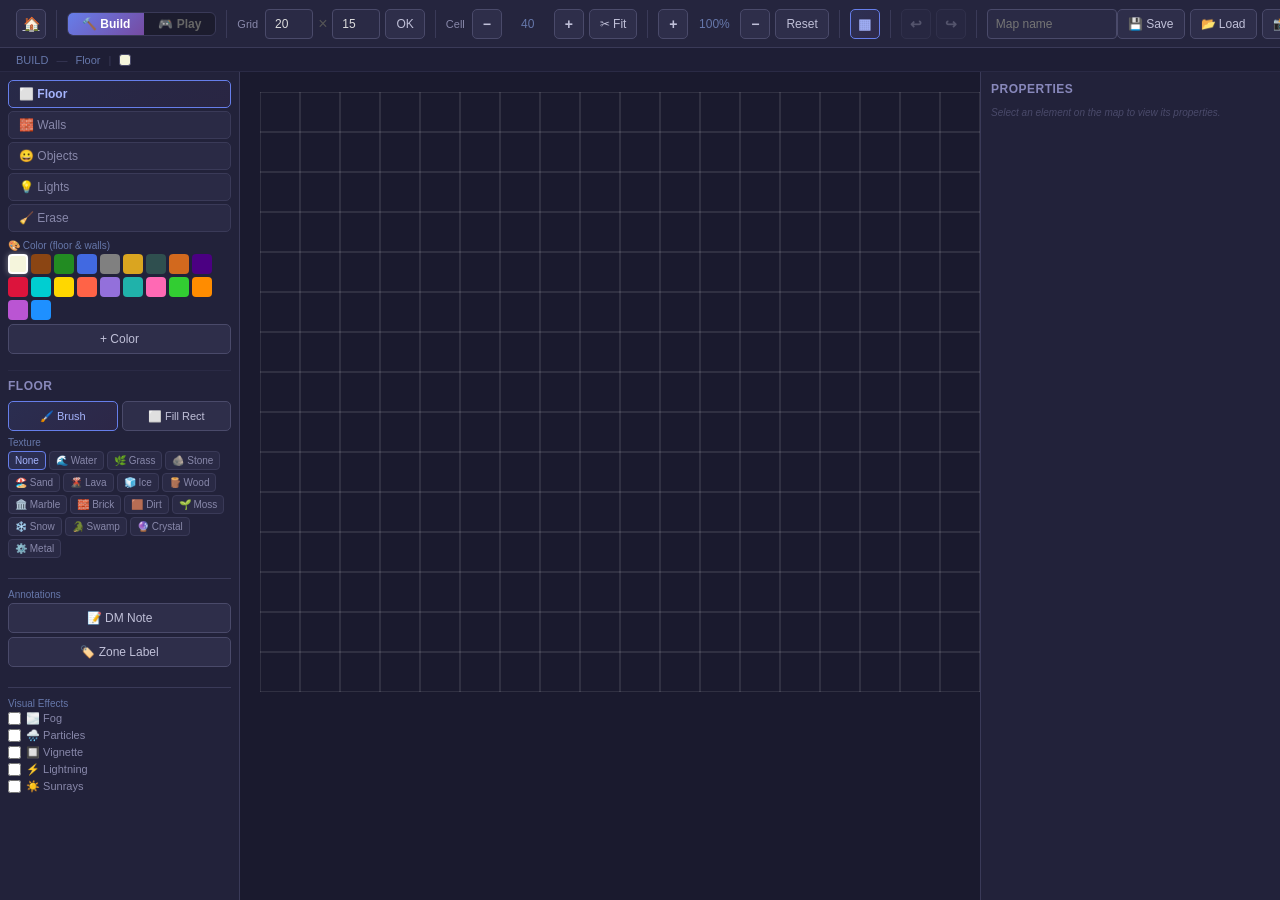
==== commit 0c735b38: "wip" ====
--- a/map-beta.html
+++ b/map-beta.html
@@ -31,6 +31,16 @@
         <span style="color:#555">×</span>
         <input type="number" id="gridHeight" value="15" min="10" max="50" class="toolbar-input">
         <button class="toolbar-btn" onclick="resizeGrid()">OK</button>
+      </div>
+      <div class="toolbar-divider"></div>
+
+      <!-- CELL SIZE -->
+      <div class="toolbar-section">
+        <label>Cell</label>
+        <button class="toolbar-btn icon-btn" onclick="cellSizeDown()" title="Smaller cells">−</button>
+        <span class="zoom-display" id="cellSizeDisplay">40</span>
+        <button class="toolbar-btn icon-btn" onclick="cellSizeUp()" title="Bigger cells">+</button>
+        <button class="toolbar-btn" onclick="fitGridToImage()" title="Trim grid to fit the background image">✂ Fit</button>
       </div>
       <div class="toolbar-divider"></div>
 
@@ -337,6 +347,11 @@
               <label class="small-label">Brush Size</label>
               <input type="range" id="brushSize" min="1" max="15" value="3" class="small-range" oninput="document.getElementById('brushSizeLabel').textContent=this.value">
               <span id="brushSizeLabel" class="small-label" style="float:right">3</span>
+            </div>
+            <div class="sub-section">
+              <label class="small-label">🌑 DM Fog Darkness</label>
+              <input type="range" id="fogDmOpacityInline" min="10" max="100" value="95" class="small-range" oninput="syncFogOpacity(this.value)">
+              <span id="fogDmOpacityInlineLabel" class="small-label" style="float:right">95%</span>
             </div>
             <div style="display:flex;gap:4px;margin-top:6px">
               <button class="toolbar-btn" style="flex:1" onclick="clearFog()">☁️ Full Fog</button>
@@ -471,19 +486,32 @@
           <!-- ─── TAB: INITIATIVE ─── -->
           <div class="play-tab-content" id="tabContentInit" style="display:none">
             <div class="right-section">
-              <h4 class="panel-title">Initiative Order</h4>
+              <h4 class="panel-title">⚔️ Initiative Order</h4>
+
+              <!-- Add combatant row -->
               <div class="init-add-row">
                 <input type="text" id="initName" placeholder="Name" class="toolbar-input" style="flex:1">
-                <input type="number" id="initScore" placeholder="Init" class="toolbar-input" style="width:50px">
-                <button class="toolbar-btn" onclick="addInitiative()">+</button>
-              </div>
+                <input type="number" id="initScore" placeholder="Init" class="toolbar-input" style="width:44px">
+                <input type="number" id="initHP" placeholder="HP" class="toolbar-input" style="width:44px">
+                <input type="number" id="initAC" placeholder="AC" class="toolbar-input" style="width:40px">
+                <button class="toolbar-btn" onclick="addInitiative()" title="Add combatant">+</button>
+              </div>
+
+              <!-- Quick-add from placed tokens -->
+              <button class="toolbar-btn init-quick-add-btn" onclick="quickAddFromTokens()" title="Add all unlinked placed tokens">⚡ Quick Add from Tokens</button>
+
+              <!-- Initiative list -->
               <div id="initList" class="init-list-container"></div>
+
+              <!-- Controls -->
               <div class="init-controls">
                 <button class="toolbar-btn init-next-btn" onclick="nextInitiative()">▶ Next</button>
+                <button class="toolbar-btn" onclick="initSortByScore()" title="Sort by score">🔽</button>
                 <button class="toolbar-btn" onclick="resetInitiative()" title="Reset">↺</button>
                 <span id="initRound" class="init-round-badge">Round 1</span>
               </div>
-              <p class="small-hint">Link a token to each entry via the dropdown.</p>
+
+              <p class="small-hint">Each combatant has action buttons: 🗡️ Damage, 💚 Heal, 💀 KO, ⚙️ More (conditions, notes). Drag ≡ to reorder. <kbd>N</kbd> = next turn.</p>
             </div>
           </div>
 
@@ -569,7 +597,7 @@
           <input type="range" id="gridOpacity" min="0" max="100" value="20" class="small-range" oninput="document.getElementById('gridOpacityLabel').textContent=this.value+'%'">
           <span id="gridOpacityLabel" class="small-label">20%</span>
           <label class="small-label">Fog Opacity (DM)</label>
-          <input type="range" id="fogDmOpacity" min="10" max="100" value="95" class="small-range" oninput="document.getElementById('fogDmOpacityLabel').textContent=this.value+'%'">
+          <input type="range" id="fogDmOpacity" min="10" max="100" value="95" class="small-range" oninput="syncFogOpacity(this.value)">
           <span id="fogDmOpacityLabel" class="small-label">95%</span>
           <label class="small-label">Peek Opacity</label>
           <input type="range" id="peekOpacity" min="5" max="90" value="15" class="small-range" oninput="document.getElementById('peekOpacityLabel').textContent=this.value+'%'">
@@ -640,6 +668,62 @@
       </div>
     </div>
 
+    <!-- Initiative: Damage/Heal Modal -->
+    <div class="modal-overlay" id="initDmgHealModal">
+      <div class="modal-card" style="max-width:340px">
+        <h3 id="initDmgHealTitle">🗡️ Damage</h3>
+        <div class="init-modal-target" id="initDmgHealTarget"></div>
+        <div class="init-modal-mode-toggle">
+          <button class="init-mode-btn active" id="initModeDmg" onclick="setInitDmgMode('damage')">🗡️ Damage</button>
+          <button class="init-mode-btn" id="initModeHeal" onclick="setInitDmgMode('heal')">💚 Heal</button>
+        </div>
+        <input type="number" id="initDmgAmount" placeholder="Amount" class="toolbar-input init-dmg-input" min="0">
+        <div class="init-dmg-presets">
+          <button class="init-preset-btn" onclick="setInitDmgAmount(1)">1</button>
+          <button class="init-preset-btn" onclick="setInitDmgAmount(5)">5</button>
+          <button class="init-preset-btn" onclick="setInitDmgAmount(10)">10</button>
+          <button class="init-preset-btn" onclick="setInitDmgAmount(20)">20</button>
+          <button class="init-preset-btn" onclick="setInitDmgAmount(50)">50</button>
+        </div>
+        <div class="modal-actions">
+          <button class="toolbar-btn" onclick="applyDmgHeal()">✅ Apply</button>
+          <button class="toolbar-btn" onclick="closeInitDmgHealModal()">Cancel</button>
+        </div>
+      </div>
+    </div>
+
+    <!-- Initiative: Conditions Modal -->
+    <div class="modal-overlay" id="initConditionsModal">
+      <div class="modal-card" style="max-width:400px">
+        <h3 id="initCondTitle">🎭 Conditions</h3>
+        <div class="init-modal-target" id="initCondTarget"></div>
+        <div class="init-cond-grid" id="initCondGrid"></div>
+        <div class="init-exhaust-row">
+          <span>😰 Exhaustion</span>
+          <button class="init-preset-btn" onclick="initExhaustDec()">−</button>
+          <span id="initExhaustLevel">0</span>
+          <button class="init-preset-btn" onclick="initExhaustInc()">+</button>
+        </div>
+        <div class="modal-actions">
+          <button class="toolbar-btn" onclick="applyInitConditions()">✅ Apply</button>
+          <button class="toolbar-btn" onclick="closeInitConditionsModal()">Cancel</button>
+        </div>
+      </div>
+    </div>
+
+    <!-- Initiative: Notes Modal -->
+    <div class="modal-overlay" id="initNotesModal">
+      <div class="modal-card" style="max-width:360px">
+        <h3>📝 DM Notes</h3>
+        <div class="init-modal-target" id="initNotesTarget"></div>
+        <textarea id="initNotesText" rows="4" placeholder="DM-only notes for this combatant..."></textarea>
+        <div class="modal-actions">
+          <button class="toolbar-btn" onclick="saveInitNotes()">💾 Save</button>
+          <button class="toolbar-btn" onclick="closeInitNotesModal()">Cancel</button>
+        </div>
+      </div>
+    </div>
+
     <!-- Context Menu -->
     <div class="context-menu" id="contextMenu">
       <button onclick="ctxNote()">📝 DM Note</button>
--- a/css/map-beta.css
+++ b/css/map-beta.css
@@ -445,12 +445,12 @@
 .edit-row { margin-bottom: 6px; }
 .edit-row .small-label { margin-bottom: 2px; }
 
-/* ─── INIT LIST (improved) ─── */
+/* ─── INIT LIST v2 ─── */
 .init-list-container {
   display: flex;
   flex-direction: column;
   gap: 3px;
-  max-height: 280px;
+  max-height: 400px;
   overflow-y: auto;
   margin-bottom: 8px;
 }
@@ -467,6 +467,16 @@
   font-weight: 700;
   color: #a5b4fc;
 }
+.init-quick-add-btn { width: 100%; margin-bottom: 6px; font-size: 10px; }
+.init-link-sel {
+  width: 52px;
+  font-size: 9px;
+  background: #2a2a45;
+  border: 1px solid #3a3a60;
+  color: #ddd;
+  border-radius: 3px;
+  padding: 1px 2px;
+}
 
 /* ─── DICE (improved spacing) ─── */
 .dice-custom-row { display: flex; align-items: center; gap: 4px; margin-top: 6px; }
@@ -541,35 +551,263 @@
 }
 .placed-token-item .db:hover { color: #ef4444; }
 
-/* ─── INITIATIVE (original rules) ─── */
-.init-add-row { display: flex; gap: 4px; margin-bottom: 6px; }
+/* ─── INITIATIVE v2 (full combat manager) ─── */
+.init-add-row { display: flex; gap: 3px; margin-bottom: 6px; align-items: center; }
+.init-add-row .toolbar-input { font-size: 10px; padding: 3px 4px; }
 #initList { display: flex; flex-direction: column; gap: 2px; }
 .init-item {
   display: flex;
-  align-items: center;
-  gap: 6px;
-  padding: 4px 6px;
-  background: #2a2a45;
-  border: 1px solid #3a3a58;
-  border-radius: 4px;
-  font-size: 11px;
-  color: #8888aa;
-}
+  flex-direction: column;
+  gap: 2px;
+  padding: 5px 6px;
+  background: #2a2a45;
+  border: 1px solid #3a3a58;
+  border-radius: 5px;
+  font-size: 11px;
+  color: #8888aa;
+  transition: all 0.15s;
+  position: relative;
+}
+.init-item:hover { border-color: #4a4a6a; }
 .init-item.init-active {
   border-color: #667eea;
-  background: linear-gradient(135deg, #667eea15, #764ba215);
+  background: linear-gradient(135deg, #667eea12, #764ba210);
   color: #a5b4fc;
-  box-shadow: 0 0 8px rgba(102,126,234,0.15);
-}
+  box-shadow: 0 0 10px rgba(102,126,234,0.18);
+}
+.init-item.init-dead {
+  opacity: 0.45;
+  border-color: #3a3a48;
+  background: #22223a;
+}
+.init-item.init-dead .init-name { text-decoration: line-through; }
+.init-item.init-dragging {
+  opacity: 0.6;
+  border-color: #667eea;
+  box-shadow: 0 4px 16px rgba(0,0,0,0.4);
+}
+
+/* Row 1: drag + emoji + score + name + AC + link */
+.init-row-top {
+  display: flex;
+  align-items: center;
+  gap: 4px;
+  min-height: 22px;
+}
+.init-drag-handle {
+  cursor: grab;
+  color: #555;
+  font-size: 12px;
+  user-select: none;
+  padding: 0 1px;
+  line-height: 1;
+}
+.init-drag-handle:hover { color: #a5b4fc; }
+.init-drag-handle:active { cursor: grabbing; }
+.init-emoji { font-size: 14px; line-height: 1; }
 .init-score {
   font-weight: 700;
   color: #667eea;
-  min-width: 26px;
+  min-width: 22px;
   text-align: center;
+  font-size: 12px;
+}
+.init-name {
+  flex: 1;
+  font-size: 11px;
+  white-space: nowrap;
+  overflow: hidden;
+  text-overflow: ellipsis;
+}
+.init-ac-badge {
+  background: #2a2a45;
+  border: 1px solid #4a4a6a;
+  border-radius: 3px;
+  padding: 0 4px;
+  font-size: 9px;
+  font-weight: 700;
+  color: #8888aa;
+  white-space: nowrap;
+}
+.init-note-indicator {
+  font-size: 9px;
+  opacity: 0.7;
+  cursor: pointer;
+}
+.init-note-indicator:hover { opacity: 1; }
+
+/* Row 2: HP bar + HP text + actions */
+.init-row-mid {
+  display: flex;
+  align-items: center;
+  gap: 4px;
+  padding-left: 18px;
+}
+.init-hp-bar {
+  flex: 1;
+  height: 5px;
+  background: #1a1a2e;
+  border-radius: 3px;
+  overflow: hidden;
+  min-width: 30px;
+}
+.init-hp-fill {
+  height: 100%;
+  border-radius: 3px;
+  transition: width 0.2s, background 0.2s;
+}
+.init-hp-text {
+  font-size: 9px;
+  color: #6677aa;
+  min-width: 36px;
+  text-align: right;
+  font-weight: 600;
+  white-space: nowrap;
+}
+.init-actions {
+  display: flex;
+  gap: 1px;
+  margin-left: 2px;
+}
+.init-action-btn {
+  background: none;
+  border: 1px solid transparent;
+  color: #555;
+  cursor: pointer;
+  font-size: 11px;
+  padding: 1px 3px;
+  border-radius: 3px;
+  transition: all 0.1s;
+  line-height: 1;
+}
+.init-action-btn:hover { color: #c0c0d8; background: #3a3a58; border-color: #4a4a6a; }
+.init-action-btn.dmg:hover { color: #ef4444; }
+.init-action-btn.heal:hover { color: #22c55e; }
+.init-action-btn.dead:hover { color: #888; }
+.init-action-btn.menu:hover { color: #a5b4fc; }
+
+/* Row 3: conditions */
+.init-row-bottom { display: flex; gap: 2px; padding-left: 18px; flex-wrap: wrap; }
+.init-cond-chip {
+  padding: 0 5px;
+  background: #667eea18;
+  border: 1px solid #667eea33;
+  border-radius: 8px;
+  font-size: 8px;
+  color: #a5b4fc;
+  white-space: nowrap;
+  line-height: 16px;
+}
+.init-cond-chip.cond-bad { background: #ef444418; border-color: #ef444433; color: #fca5a5; }
+.init-cond-chip.cond-neutral { background: #eab30818; border-color: #eab30833; color: #fde68a; }
+
+/* Context sub-menu (for ⚙️) */
+.init-context-menu {
+  position: fixed;
+  z-index: 1100;
+  background: #22223a;
+  border: 1px solid #3a3a58;
+  border-radius: 6px;
+  padding: 3px 0;
+  box-shadow: 0 6px 20px rgba(0,0,0,0.5);
+  min-width: 130px;
+}
+.init-context-menu button {
+  display: block;
+  width: 100%;
+  background: none;
+  border: none;
+  color: #8888aa;
+  font-size: 10px;
+  padding: 4px 10px;
+  text-align: left;
+  cursor: pointer;
+}
+.init-context-menu button:hover { background: #2a2a45; color: #c0c0d8; }
+
+/* ─── INITIATIVE MODALS ─── */
+.init-modal-target {
   font-size: 13px;
-}
-.init-name { flex: 1; font-size: 12px; }
-.init-controls { display: flex; align-items: center; gap: 4px; }
+  font-weight: 600;
+  color: #c0c0d8;
+  margin-bottom: 10px;
+  text-align: center;
+}
+.init-modal-mode-toggle {
+  display: flex;
+  gap: 3px;
+  margin-bottom: 10px;
+}
+.init-mode-btn {
+  flex: 1;
+  padding: 5px 8px;
+  background: #2a2a45;
+  border: 1px solid #3a3a58;
+  border-radius: 5px;
+  color: #8888aa;
+  cursor: pointer;
+  font-size: 11px;
+  text-align: center;
+  transition: all 0.1s;
+}
+.init-mode-btn:hover { border-color: #667eea; color: #c0c0d8; }
+.init-mode-btn.active { border-color: #667eea; background: #667eea22; color: #a5b4fc; }
+.init-dmg-input {
+  width: 100%;
+  font-size: 22px;
+  text-align: center;
+  padding: 8px;
+  margin-bottom: 8px;
+}
+.init-dmg-presets {
+  display: flex;
+  gap: 4px;
+  justify-content: center;
+  margin-bottom: 12px;
+}
+.init-preset-btn {
+  padding: 4px 12px;
+  background: #2a2a45;
+  border: 1px solid #3a3a58;
+  border-radius: 5px;
+  color: #8888aa;
+  cursor: pointer;
+  font-size: 12px;
+  font-weight: 700;
+  transition: all 0.1s;
+}
+.init-preset-btn:hover { border-color: #667eea; color: #c0c0d8; }
+
+/* Conditions grid */
+.init-cond-grid {
+  display: flex;
+  flex-wrap: wrap;
+  gap: 4px;
+  margin-bottom: 10px;
+}
+.init-cond-toggle {
+  padding: 3px 8px;
+  background: #2a2a45;
+  border: 1px solid #3a3a58;
+  border-radius: 6px;
+  color: #8888aa;
+  cursor: pointer;
+  font-size: 10px;
+  transition: all 0.15s;
+  user-select: none;
+}
+.init-cond-toggle:hover { border-color: #667eea; color: #c0c0d8; }
+.init-cond-toggle.active { border-color: #667eea; background: #667eea22; color: #a5b4fc; }
+.init-exhaust-row {
+  display: flex;
+  align-items: center;
+  gap: 8px;
+  margin-bottom: 10px;
+  font-size: 11px;
+  color: #8888aa;
+}
+.init-exhaust-row span:first-child { flex: 1; }
+#initExhaustLevel { font-weight: 700; color: #a5b4fc; min-width: 16px; text-align: center; }
 
 /* ─── DICE (original rules) ─── */
 .dice-quick-btns { display: flex; flex-wrap: wrap; gap: 3px; }
@@ -657,8 +895,12 @@
   padding: 20px;
   min-width: 320px;
   max-width: 420px;
+  max-height: 90vh;
+  overflow-y: auto;
   box-shadow: 0 20px 60px rgba(0, 0, 0, 0.5);
 }
+.modal-card::-webkit-scrollbar { width: 4px; }
+.modal-card::-webkit-scrollbar-thumb { background: #3a3a58; border-radius: 2px; }
 .modal-card h3 {
   font-size: 15px;
   color: #a5b4fc;
